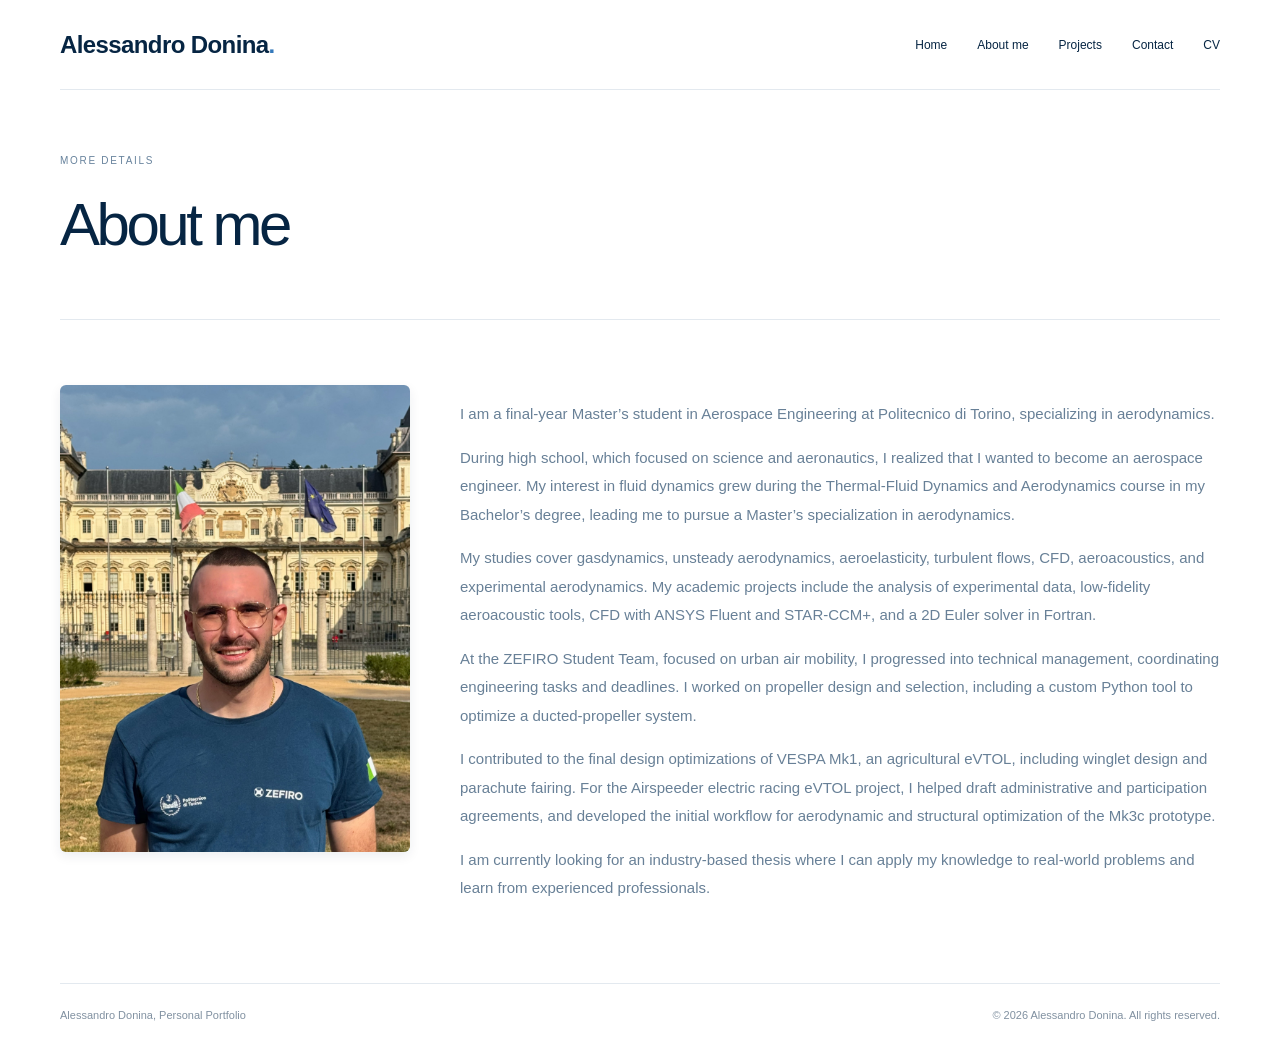
==== about.html @ 31813992 "Update footer content in about.html" ====
<!doctype html>
<html lang="en">
<head>
  <meta charset="utf-8">
  <meta name="viewport" content="width=device-width,initial-scale=1">
  <meta name="description" content="About Alessandro Donina">
  <title>Alessandro Donina | About me</title>
  <link rel="icon" type="image/png" href="assets/favicon.png">
  <link rel="stylesheet" href="assets/css/style.css">
</head>
<body data-page="about">
  <div class="wrap">
    <nav>
      <a class="brand" href="index.html">Alessandro Donina<span>.</span></a>
      <div class="links">
        <a href="index.html">Home</a>
        <a href="about.html">About me</a>
        <a href="projects.html">Projects</a>
        <a href="index.html#contact">Contact</a>
        <a data-cv target="_blank" rel="noopener noreferrer">CV</a>
      </div>
    </nav>
    <main>
      <section class="page-head">
        <div class="eyebrow">More details</div>
        <h1>About me</h1>
      </section>
      <section class="detail">
        <div class="about-grid">
          <img src="assets/profilo.jpg" alt="Alessandro Donina" class="profile-pic">
          <div id="about-text"></div>
        </div>
      </section>
    </main>
    <footer>
      <span>Alessandro Donina, Personal Portfolio</span>
      <span>© 2026 Alessandro Donina. All rights reserved.</span>
    </footer>
  </div>
  <script src="data/content.js"></script>
  <script src="assets/js/site.js"></script>
</body>
</html>
---- assets/css/style.css ----
* {
  box-sizing: border-box;
}

html {
  scroll-behavior: smooth;
}

body {
  margin: 0;
  background: #fff;
  color: #062543;
  font-family: Arial, Helvetica, sans-serif;
  -webkit-font-smoothing: antialiased;
}

a {
  color: inherit;
  text-decoration: none;
}

a:focus-visible,
button:focus-visible {
  outline: 2px solid #3479bb;
  outline-offset: 4px;
}

/* Animazione di entrata (fade-in) */
@keyframes fadeIn {
  from {
    opacity: 0;
    transform: translateY(6px);
  }
  to {
    opacity: 1;
    transform: translateY(0);
  }
}

.wrap {
  max-width: 1320px;
  margin: auto;
  padding: 0 60px;
  animation: fadeIn 0.5s ease-out forwards;
}

nav {
  height: 90px;
  border-bottom: 1px solid #e3e9ef;
  display: flex;
  justify-content: space-between;
  align-items: center;
}

.brand {
  font-size: 24px;
  font-weight: 700;
  letter-spacing: -.6px;
}

.brand span {
  color: #3479bb;
}

.links {
  display: flex;
  gap: 30px;
  font-size: 12px;
}

.hero {
  padding: 80px 0 65px;
}

.eyebrow {
  font-size: 10px;
  letter-spacing: 1.7px;
  text-transform: uppercase;
  color: #68839d;
}

h1 {
  font-weight: 500;
  font-size: clamp(48px, 6vw, 80px);
  line-height: 1.04;
  letter-spacing: -3.5px;
  margin: 28px 0;
}

h1 span {
  color: #3479bb;
}

.lead {
  font-size: 17px;
  line-height: 1.9;
  color: #6a7b8b;
  max-width: 100%;
}

.actions {
  display: flex;
  gap: 12px;
  flex-wrap: wrap;
  margin-top: 25px;
}

.button {
  display: inline-block;
  padding: 15px 21px;
  background: #062543;
  color: white;
  font-size: 12px;
  border: 1px solid #062543;
  border-radius: 3px;
}

.button:hover {
  background: #164976;
}

.button.light {
  background: white;
  color: #062543;
  border-color: #ccd9e6;
}

.about {
  display: grid;
  grid-template-columns: 260px 1fr;
  gap: 50px;
  padding: 65px 0;
  border-top: 1px solid #e3e9ef;
}

.about-grid {
  display: grid;
  grid-template-columns: 350px 1fr;
  gap: 50px;
  align-items: start;
}

.profile-pic {
  width: 100%;
  border-radius: 6px;
  box-shadow: 0 4px 12px rgba(6, 37, 67, 0.08);
  display: block;
  transition: transform 0.3s ease;
}

.profile-pic:hover {
  transform: scale(1.03);
}

h2 {
  font-size: 34px;
  font-weight: 500;
  letter-spacing: -1.2px;
  margin: 0 0 25px;
}

.about p {
  font-size: 16px;
  line-height: 1.9;
  color: #65798c;
  margin: 0 0 17px;
}

.section-head {
  display: flex;
  justify-content: space-between;
  align-items: center;
  padding-top: 35px;
  border-top: 1px solid #e3e9ef;
}

.section-head span {
  font-size: 10px;
  color: #7c8c9b;
}

.grid {
  display: grid;
  grid-template-columns: 1fr 1fr;
  gap: 45px 30px;
  margin: 10px 0 65px;
}

.cover {
  display: block;
  height: 290px;
  background: #f5f8fb;
  border: 1px solid #e4ebf2;
  padding: 25px;
  border-radius: 4px;
  overflow: hidden;
}

.cover img {
  width: 100%;
  height: 100%;
  object-fit: contain;
  mix-blend-mode: multiply;
  transition: transform 0.3s ease;
}

.cover:hover img {
  transform: scale(1.035);
}

.meta {
  display: flex;
  justify-content: space-between;
  font-size: 9px;
  text-transform: uppercase;
  letter-spacing: 1px;
  color: #68839d;
  margin-top: 20px;
}

h3 {
  font-size: 23px;
  font-weight: 500;
  letter-spacing: -.6px;
  line-height: 1.25;
  margin: 12px 0;
}

.card p {
  font-size: 14px;
  line-height: 1.8;
  color: #708193;
}

.tags {
  display: flex;
  flex-wrap: wrap;
  gap: 7px;
}

.tags span {
  font-size: 10px;
  border: 1px solid #e3e9ef;
  padding: 6px 8px;
  border-radius: 3px;
  color: #607c96;
}

.card-links {
  display: flex;
  gap: 22px;
  flex-wrap: wrap;
}

.textlink {
  display: inline-block;
  margin-top: 18px;
  font-size: 12px;
  color: #2664a1;
}

.textlink:hover {
  text-decoration: underline;
}

.downloads {
  display: flex;
  justify-content: space-between;
  align-items: center;
  gap: 30px;
  padding: 35px;
  background: #f3f7fb;
  border: 1px solid #e0e8f0;
  border-radius: 4px;
  margin-bottom: 50px;
}

.downloads h2 {
  font-size: 28px;
  margin-bottom: 10px;
}

.downloads p {
  font-size: 13px;
  color: #74879a;
}

.contact {
  padding: 0 0 40px;
  display: flex;
  gap: 25px;
  flex-wrap: wrap;
  font-size: 13px;
}

.contact a {
  color: #2664a1;
}

footer {
  display: flex;
  justify-content: space-between;
  gap: 20px;
  border-top: 1px solid #e3e9ef;
  padding: 25px 0 35px;
  font-size: 11px;
  color: #8191a1;
}

.page-head {
  padding: 65px 0 35px;
}

.page-head h1 {
  font-size: 60px;
}

.index {
  list-style: none;
  margin: 0 0 20px;
  padding: 0;
  border-top: 1px solid #e3e9ef;
}

.index li {
  border-bottom: 1px solid #e3e9ef;
}

.index a {
  display: grid;
  grid-template-columns: 50px 1fr auto;
  gap: 20px;
  align-items: baseline;
  padding: 18px 0;
  font-size: 16px;
}

.index a:hover {
  color: #2664a1;
}

.index small {
  font-size: 11px;
  letter-spacing: 1px;
  text-transform: uppercase;
  color: #68839d;
}

.detail {
  padding: 65px 0;
  border-top: 1px solid #e3e9ef;
  scroll-margin-top: 20px;
}

.detail-top {
  display: grid;
  grid-template-columns: 1fr;
  gap: 60px;
  align-items: start;
}

.detail-top.has-aside {
  grid-template-columns: 1fr 1fr;
}

.detail p {
  font-size: 15px;
  line-height: 1.9;
  color: #688097;
  max-width: 760px;
}

.detail h2 {
  max-width: 900px;
}

.detail .button {
  margin-top: 26px;
}

.gallery-title {
  font-size: 11px;
  letter-spacing: 1.4px;
  text-transform: uppercase;
  color: #68839d;
  margin: 55px 0 16px;
  font-weight: 400;
}

.gallery {
  display: grid;
  grid-template-columns: repeat(auto-fit, minmax(340px, 1fr));
  gap: 20px;
  align-items: start;
  margin-top: 45px;
}

.gallery-title + .gallery {
  margin-top: 0;
}

.summary-label {
  margin: 30px 0 12px;
}

.detail .tags {
  margin-top: 20px;
}

figure {
  margin: 0;
  padding: 15px;
  border: 1px solid #e2e9ef;
  background: #fff;
  overflow: hidden;
}

figure img {
  width: 100%;
  max-height: 380px;
  object-fit: contain;
  display: block;
  transition: transform 0.3s ease;
}

figure:hover img {
  transform: scale(1.035);
}

figcaption {
  font-size: 12px;
  line-height: 1.6;
  color: #6f8396;
  padding-top: 12px;
}

@media(max-width: 800px) {
  .wrap {
    padding: 0 22px;
  }
  nav {
    height: 75px;
  }
  .brand {
    font-size: 20px;
  }
  .links {
    gap: 14px;
    font-size: 11px;
  }
  .hero {
    padding: 45px 0;
  }
  h1 {
    letter-spacing: -2.5px;
  }
  .about {
    grid-template-columns: 1fr;
    gap: 20px;
    padding: 40px 0;
  }
  .about-grid {
    grid-template-columns: 1fr;
    gap: 30px;
  }
  .profile-pic {
    max-width: 250px;
    margin: 0 auto;
  }
  .detail {
    padding: 40px 0;
  }
  .detail-top.has-aside {
    grid-template-columns: 1fr;
    gap: 30px;
  }
  .gallery {
    grid-template-columns: 1fr;
  }
  .grid {
    grid-template-columns: 1fr;
    gap: 35px;
  }
  .cover {
    height: 265px;
  }
  .downloads {
    padding: 25px;
    align-items: start;
    flex-direction: column;
  }
  .page-head h1 {
    font-size: 43px;
  }
  .index a {
    grid-template-columns: 36px 1fr;
  }
  .index small {
    display: none;
  }
  footer {
    flex-direction: column;
    gap: 10px;
  }
}

@media(prefers-reduced-motion: reduce) {
  html {
    scroll-behavior: auto;
  }
  * {
    transition: none !important;
  }
}
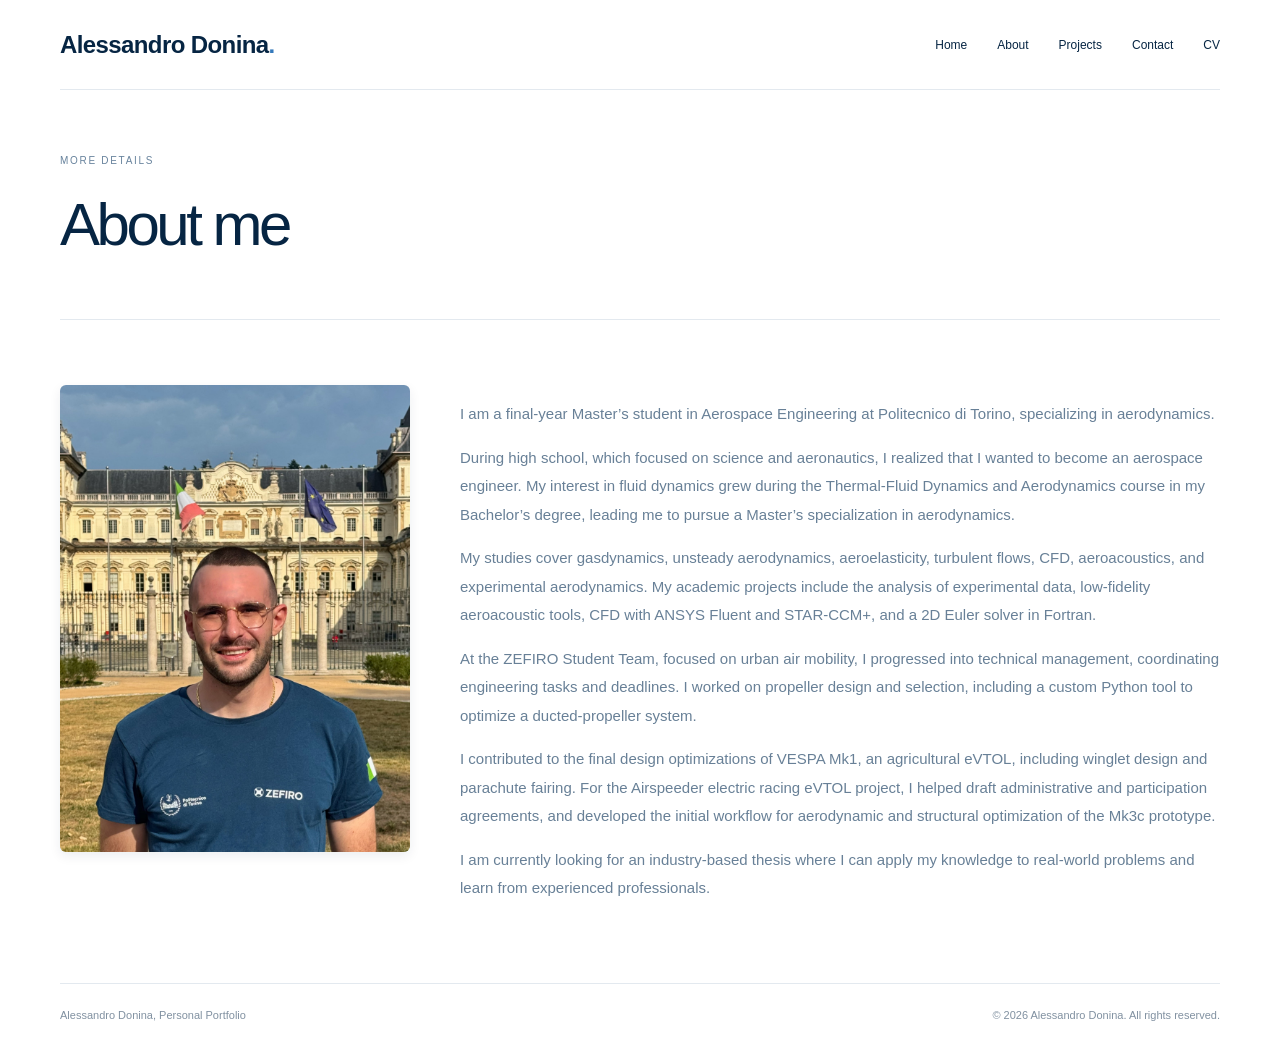
==== commit 0141db9a: "Change 'About me' link text to 'About'" ====
--- a/about.html
+++ b/about.html
@@ -1,6 +1,12 @@
 <!doctype html>
 <html lang="en">
 <head>
+  <!-- Open Graph / Anteprima Social -->
+  <meta property="og:type" content="website">
+  <meta property="og:url" content="https://alessandrodonina.github.io/portfolio/index.html">
+  <meta property="og:title" content="Alessandro Donina | Portfolio">
+  <meta property="og:description" content="Aerospace engineering portfolio, aerodynamics and aeroacoustics.">
+  <meta property="og:image" content="https://alessandrodonina.github.io/portfolio/assets/preview.png">
   <meta charset="utf-8">
   <meta name="viewport" content="width=device-width,initial-scale=1">
   <meta name="description" content="About Alessandro Donina">
@@ -14,7 +20,7 @@
       <a class="brand" href="index.html">Alessandro Donina<span>.</span></a>
       <div class="links">
         <a href="index.html">Home</a>
-        <a href="about.html">About me</a>
+        <a href="about.html">About</a>
         <a href="projects.html">Projects</a>
         <a href="index.html#contact">Contact</a>
         <a data-cv target="_blank" rel="noopener noreferrer">CV</a>
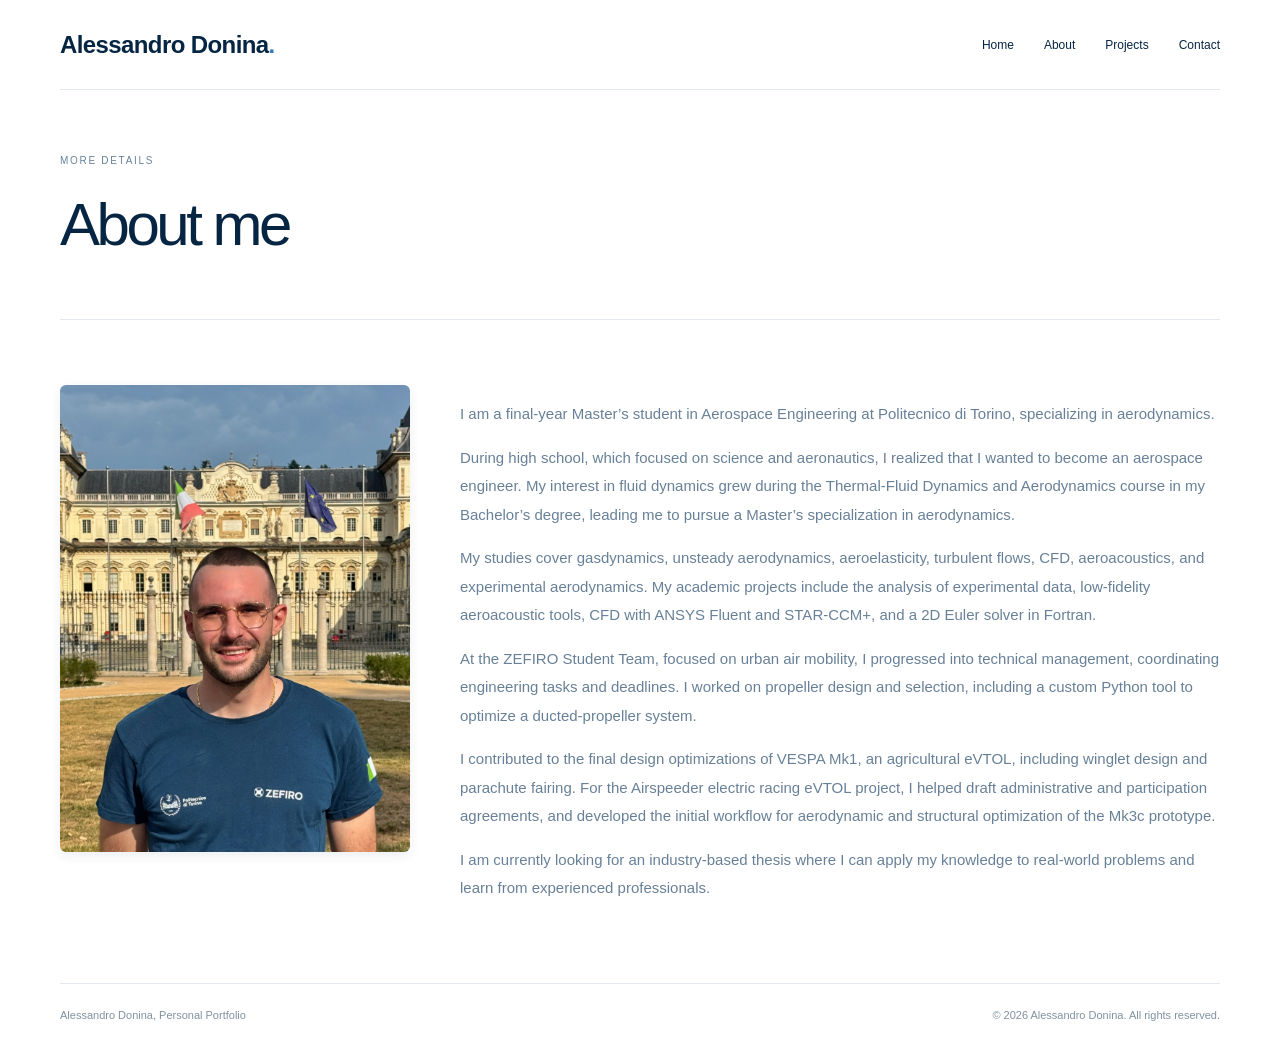
==== commit 59d589ee: "Remove CV link from navigation Removed the CV link from the navigation menu." ====
--- a/about.html
+++ b/about.html
@@ -23,7 +23,6 @@
         <a href="about.html">About</a>
         <a href="projects.html">Projects</a>
         <a href="index.html#contact">Contact</a>
-        <a data-cv target="_blank" rel="noopener noreferrer">CV</a>
       </div>
     </nav>
     <main>
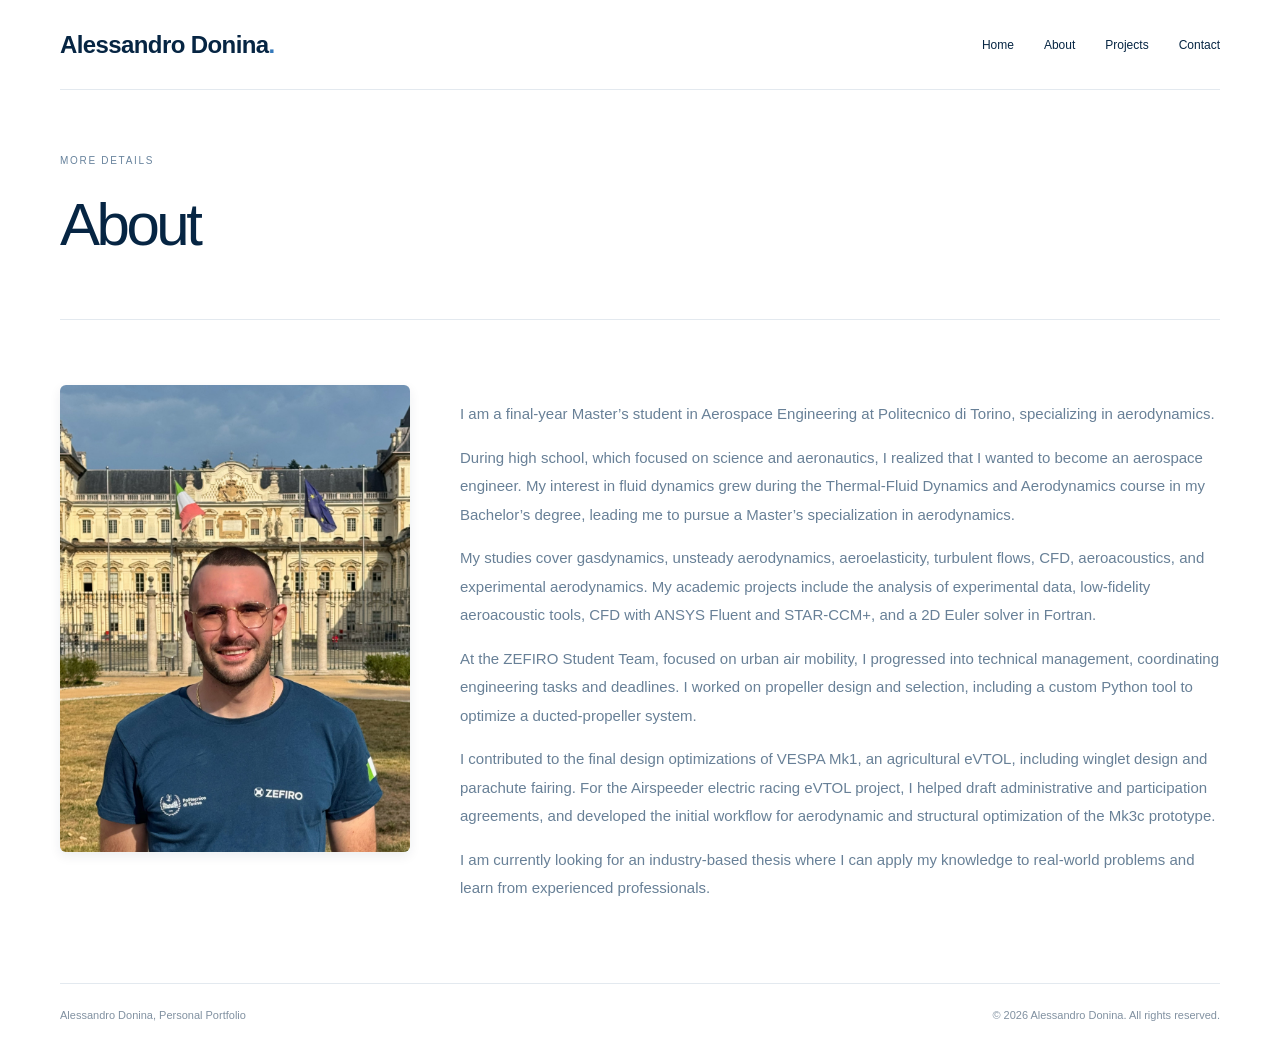
==== commit ce0d2d61: "Update title and heading in about.html" ====
--- a/about.html
+++ b/about.html
@@ -10,7 +10,7 @@
   <meta charset="utf-8">
   <meta name="viewport" content="width=device-width,initial-scale=1">
   <meta name="description" content="About Alessandro Donina">
-  <title>Alessandro Donina | About me</title>
+  <title>Alessandro Donina | About</title>
   <link rel="icon" type="image/png" href="assets/favicon.png">
   <link rel="stylesheet" href="assets/css/style.css">
 </head>
@@ -28,7 +28,7 @@
     <main>
       <section class="page-head">
         <div class="eyebrow">More details</div>
-        <h1>About me</h1>
+        <h1>About</h1>
       </section>
       <section class="detail">
         <div class="about-grid">
--- a/assets/css/style.css
+++ b/assets/css/style.css
@@ -186,6 +186,20 @@
   margin: 10px 0 65px;
 }
 
+/* Box per i progetti */
+.card {
+  border: 1px solid #e3e9ef;
+  border-radius: 8px;
+  padding: 25px;
+  background: #ffffff;
+  transition: box-shadow 0.3s ease, border-color 0.3s ease;
+}
+
+.card:hover {
+  box-shadow: 0 10px 25px rgba(6, 37, 67, 0.06);
+  border-color: #ccd9e6;
+}
+
 .cover {
   display: block;
   height: 290px;
@@ -512,3 +526,9 @@
     transition: none !important;
   }
 }
+
+.aside-col {
+  display: flex;
+  flex-direction: column;
+  gap: 20px;
+}
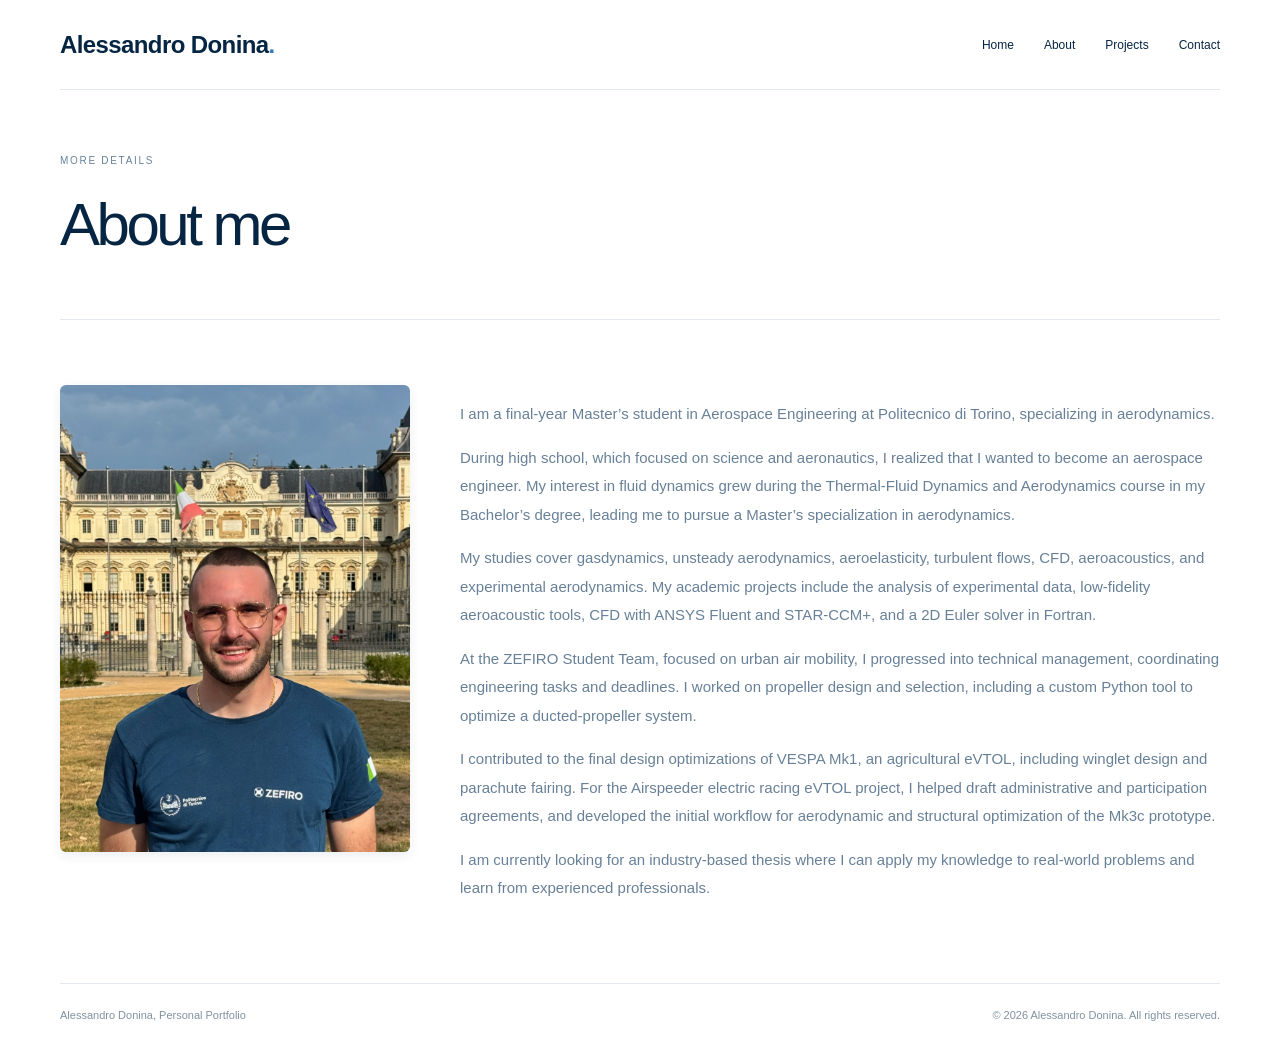
==== commit d4a321ce: "Change heading from 'About' to 'About me'" ====
--- a/about.html
+++ b/about.html
@@ -28,7 +28,7 @@
     <main>
       <section class="page-head">
         <div class="eyebrow">More details</div>
-        <h1>About</h1>
+        <h1>About me</h1>
       </section>
       <section class="detail">
         <div class="about-grid">
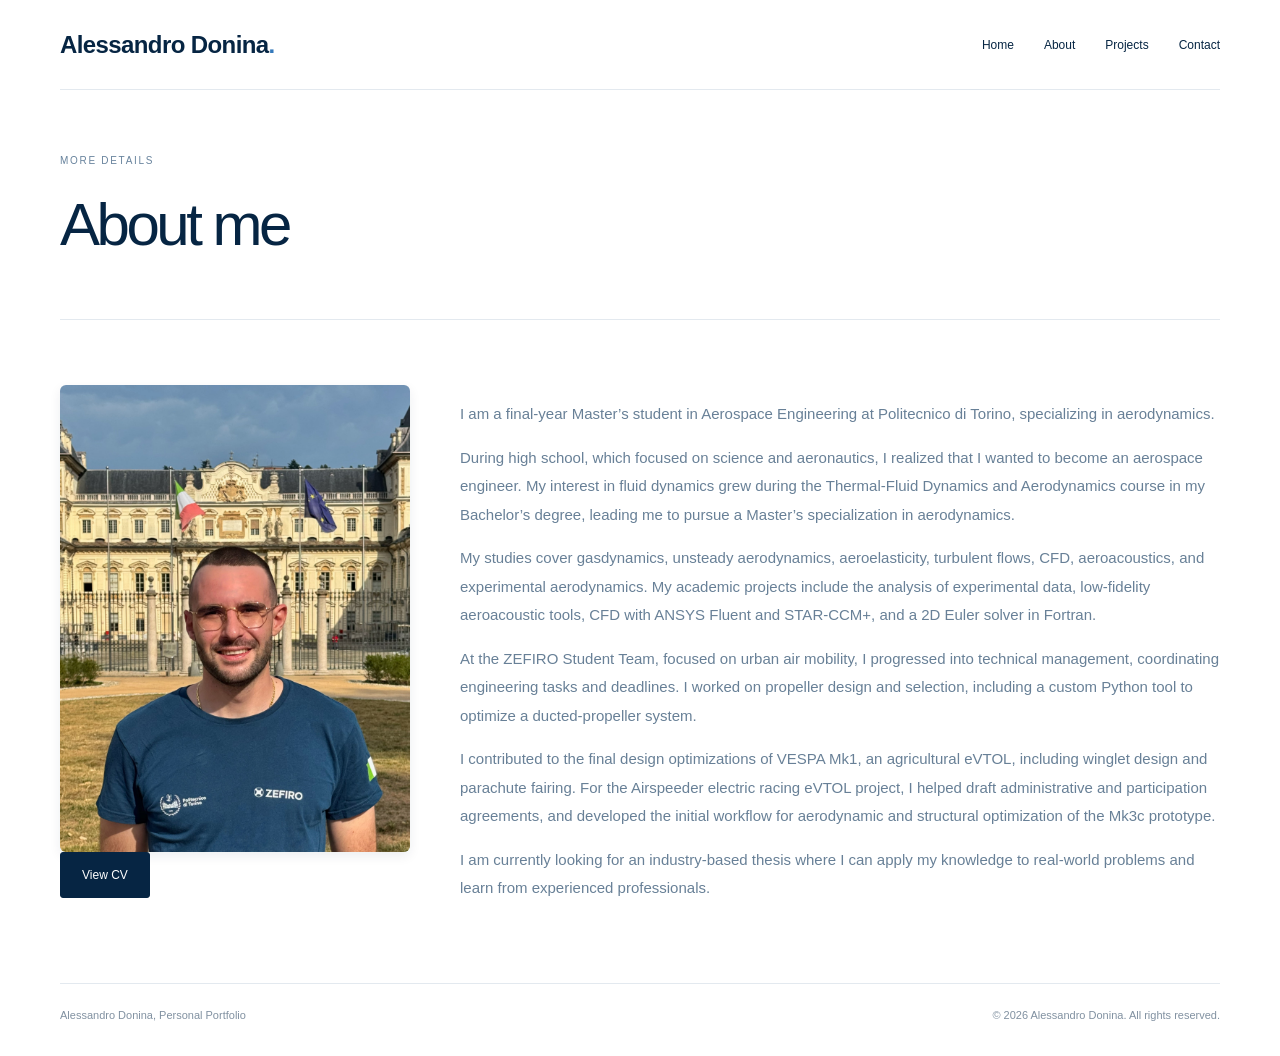
==== commit 60cd6fb4: "Add CV link and restructure profile section" ====
--- a/about.html
+++ b/about.html
@@ -32,7 +32,10 @@
       </section>
       <section class="detail">
         <div class="about-grid">
-          <img src="assets/profilo.jpg" alt="Alessandro Donina" class="profile-pic">
+          <div class="profile-col">
+            <img src="assets/profilo.jpg" alt="Alessandro Donina" class="profile-pic">
+            <a class="button" data-cv target="_blank" rel="noopener noreferrer">View CV</a>
+          </div>
           <div id="about-text"></div>
         </div>
       </section>
--- a/assets/css/style.css
+++ b/assets/css/style.css
@@ -105,6 +105,7 @@
   margin-top: 25px;
 }
 
+/* Bottoni con transizione e hover animato */
 .button {
   display: inline-block;
   padding: 15px 21px;
@@ -113,16 +114,25 @@
   font-size: 12px;
   border: 1px solid #062543;
   border-radius: 3px;
+  transition: all 0.25s ease;
 }
 
 .button:hover {
   background: #164976;
+  border-color: #164976;
 }
 
 .button.light {
   background: white;
   color: #062543;
   border-color: #ccd9e6;
+  transition: all 0.25s ease;
+}
+
+.button.light:hover {
+  background: #f0f5fa;
+  border-color: #3479bb;
+  color: #164976;
 }
 
 .about {
@@ -192,12 +202,18 @@
   border-radius: 8px;
   padding: 25px;
   background: #ffffff;
-  transition: box-shadow 0.3s ease, border-color 0.3s ease;
+  cursor: pointer;
+  transition: transform 0.3s ease, box-shadow 0.3s ease, border-color 0.3s ease;
 }
 
 .card:hover {
-  box-shadow: 0 10px 25px rgba(6, 37, 67, 0.06);
+  transform: translateY(-4px);
+  box-shadow: 0 10px 25px rgba(6, 37, 67, 0.08);
   border-color: #ccd9e6;
+}
+
+.card:hover .cover img {
+  transform: scale(1.035);
 }
 
 .cover {
@@ -218,10 +234,6 @@
   transition: transform 0.3s ease;
 }
 
-.cover:hover img {
-  transform: scale(1.035);
-}
-
 .meta {
   display: flex;
   justify-content: space-between;
@@ -264,11 +276,34 @@
   display: flex;
   gap: 22px;
   flex-wrap: wrap;
+  margin-top: 24px;
+  position: relative;
+  z-index: 2;
+}
+
+/* Stile per il bottone secondario minimal (sia in home che nella pagina projects) */
+.btn-link {
+  display: inline-block;
+  padding: 8px 14px;
+  font-size: 11px;
+  font-weight: 500;
+  letter-spacing: 0.3px;
+  color: #2664a1;
+  background: #f0f5fa;
+  border: 1px solid #d2e1f0;
+  border-radius: 4px;
+  transition: all 0.25s ease;
+  margin-top: 24px;
+}
+
+.btn-link:hover {
+  background: #2664a1;
+  color: #ffffff;
+  border-color: #2664a1;
 }
 
 .textlink {
   display: inline-block;
-  margin-top: 18px;
   font-size: 12px;
   color: #2664a1;
 }
@@ -388,10 +423,6 @@
   max-width: 900px;
 }
 
-.detail .button {
-  margin-top: 26px;
-}
-
 .gallery-title {
   font-size: 11px;
   letter-spacing: 1.4px;
@@ -418,7 +449,8 @@
 }
 
 .detail .tags {
-  margin-top: 20px;
+  margin-top: 24px;
+  margin-bottom: 24px;
 }
 
 figure {
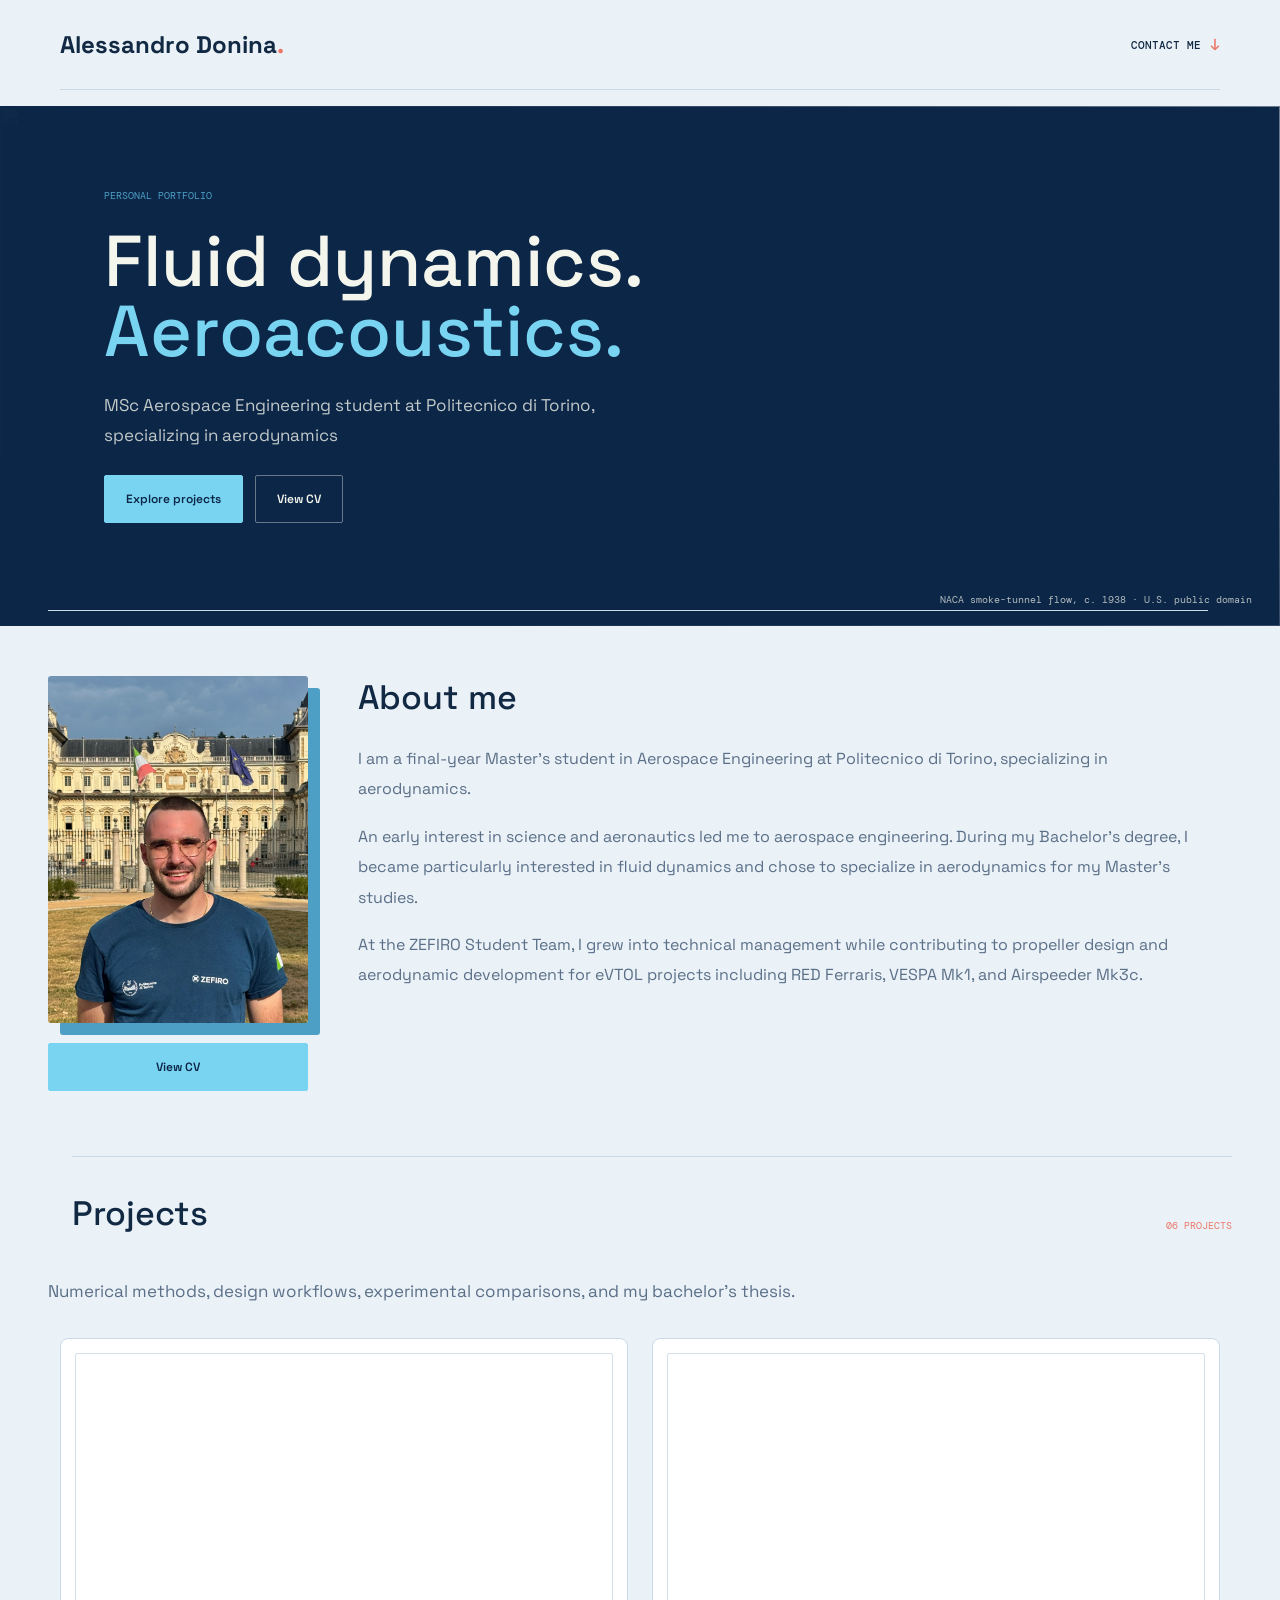
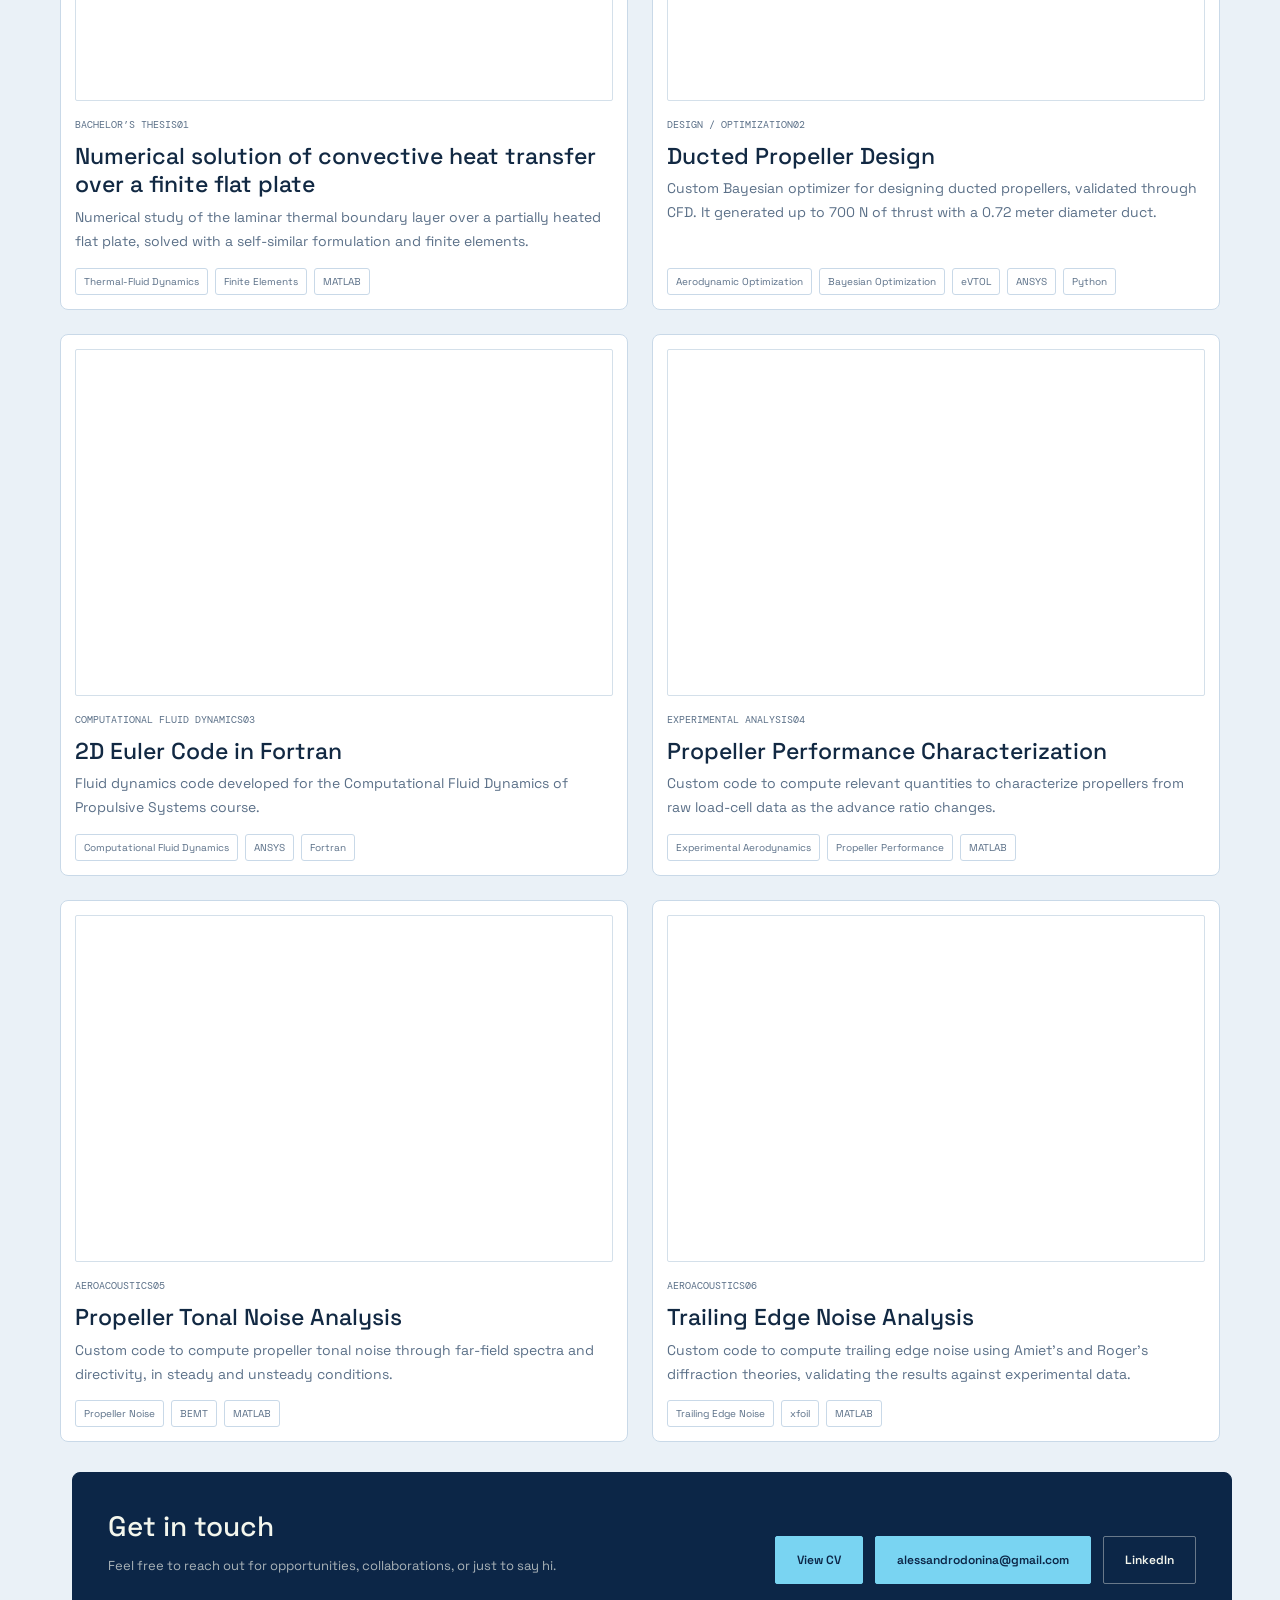
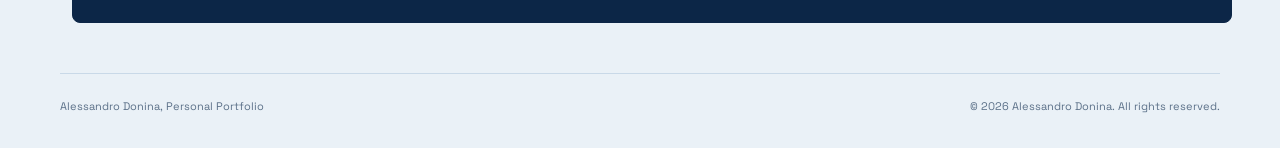
==== commit f069e0df: "Refresh portfolio and social preview" ====
--- a/about.html
+++ b/about.html
@@ -1,51 +1,21 @@
 <!doctype html>
 <html lang="en">
 <head>
-  <!-- Open Graph / Anteprima Social -->
+  <meta charset="utf-8">
+  <meta name="viewport" content="width=device-width,initial-scale=1">
+  <meta http-equiv="refresh" content="0; url=index.html#about">
   <meta property="og:type" content="website">
-  <meta property="og:url" content="https://alessandrodonina.github.io/portfolio/index.html">
+  <meta property="og:url" content="https://alessandrodonina.github.io/portfolio/">
   <meta property="og:title" content="Alessandro Donina | Portfolio">
   <meta property="og:description" content="Aerospace engineering portfolio, aerodynamics and aeroacoustics.">
   <meta property="og:image" content="https://alessandrodonina.github.io/portfolio/assets/preview.png">
-  <meta charset="utf-8">
-  <meta name="viewport" content="width=device-width,initial-scale=1">
-  <meta name="description" content="About Alessandro Donina">
+  <meta property="og:image:width" content="1200">
+  <meta property="og:image:height" content="630">
+  <meta name="twitter:card" content="summary_large_image">
+  <meta name="twitter:image" content="https://alessandrodonina.github.io/portfolio/assets/preview.png">
   <title>Alessandro Donina | About</title>
-  <link rel="icon" type="image/png" href="assets/favicon.png">
-  <link rel="stylesheet" href="assets/css/style.css">
 </head>
-<body data-page="about">
-  <div class="wrap">
-    <nav>
-      <a class="brand" href="index.html">Alessandro Donina<span>.</span></a>
-      <div class="links">
-        <a href="index.html">Home</a>
-        <a href="about.html">About</a>
-        <a href="projects.html">Projects</a>
-        <a href="index.html#contact">Contact</a>
-      </div>
-    </nav>
-    <main>
-      <section class="page-head">
-        <div class="eyebrow">More details</div>
-        <h1>About me</h1>
-      </section>
-      <section class="detail">
-        <div class="about-grid">
-          <div class="profile-col">
-            <img src="assets/profilo.jpg" alt="Alessandro Donina" class="profile-pic">
-            <a class="button" data-cv target="_blank" rel="noopener noreferrer">View CV</a>
-          </div>
-          <div id="about-text"></div>
-        </div>
-      </section>
-    </main>
-    <footer>
-      <span>Alessandro Donina, Personal Portfolio</span>
-      <span>© 2026 Alessandro Donina. All rights reserved.</span>
-    </footer>
-  </div>
-  <script src="data/content.js"></script>
-  <script src="assets/js/site.js"></script>
+<body>
+  <p><a href="index.html#about">Continue to About</a></p>
 </body>
 </html>
